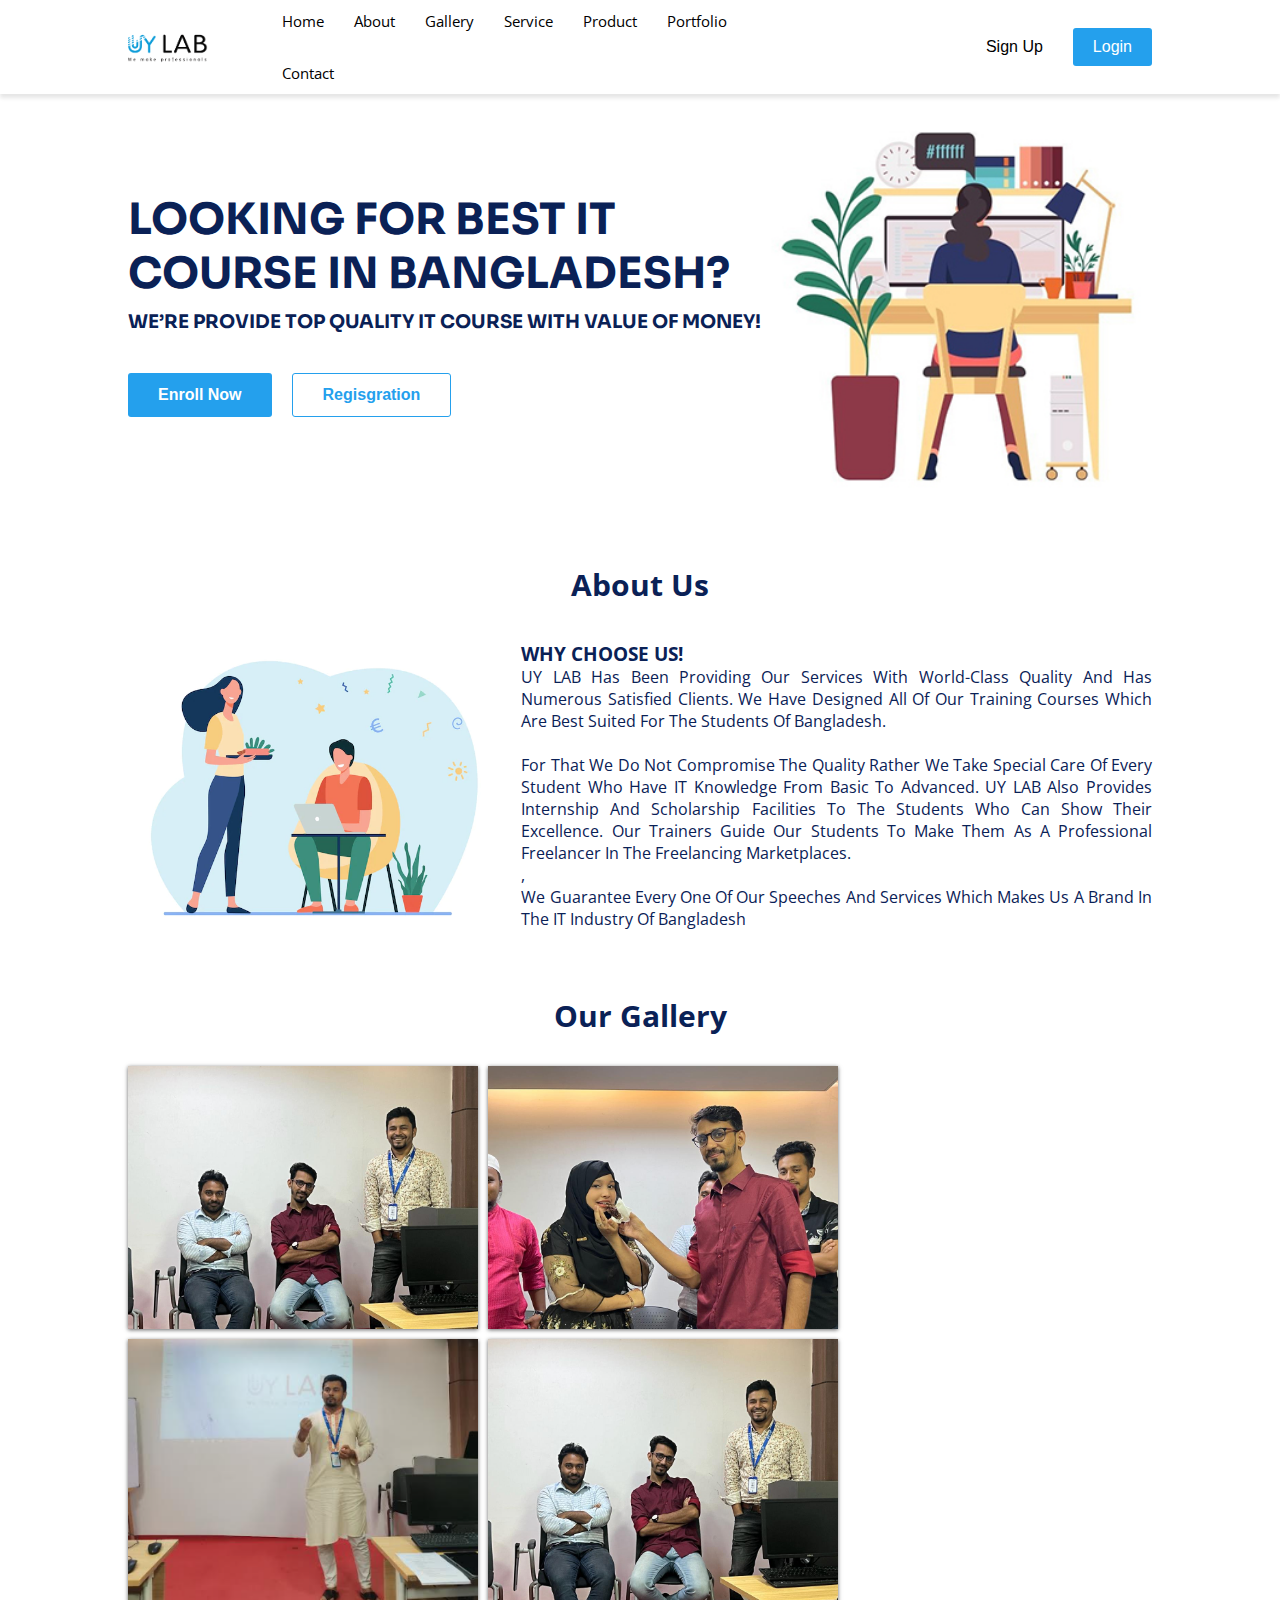
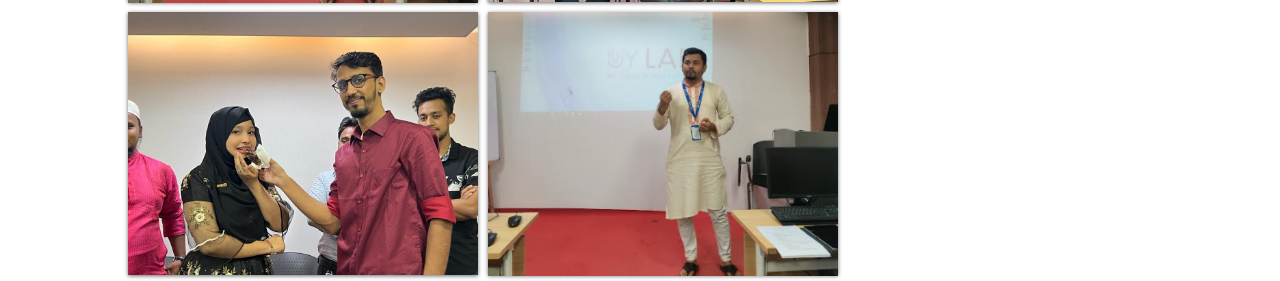
==== index.html @ 191cc0cd "first commit" ====
<!DOCTYPE html>
<html lang="en">
<head>
    <meta charset="UTF-8">
    <meta http-equiv="X-UA-Compatible" content="IE=edge">
    <meta name="viewport" content="width=device-width, initial-scale=1.0">
    <link href="https://fonts.googleapis.com/css2?family=Open+Sans:wght@500;700&family=Sora:wght@600&display=swap" rel="stylesheet">
    <link rel="stylesheet" href="https://cdnjs.cloudflare.com/ajax/libs/font-awesome/6.1.2/css/all.min.css" integrity="sha512-1sCRPdkRXhBV2PBLUdRb4tMg1w2YPf37qatUFeS7zlBy7jJI8Lf4VHwWfZZfpXtYSLy85pkm9GaYVYMfw5BC1A==" crossorigin="anonymous" referrerpolicy="no-referrer" />
    <title>Landing Page Design || Nahid Hasan</title>

    <link rel="stylesheet" href="CSS/style.css">
</head>
<body>
    <!--start Navication Section-->
    <nav>
        <div class="container">
            <div class="main-nav">
                <div class="brand">
                    <img class="logo" src="Images/uylogo.png" alt="">
                </div>
                <ul>
                    <li><a href="#">Home</a></li>
                    <li><a href="#">About</a></li>
                    <li><a href="#">Gallery</a></li>
                    <li><a href="#">Service</a></li>
                    <li><a href="#">Product</a></li>
                    <li><a href="#">Portfolio</a></li>
                    <li><a href="#">Contact</a></li>
                </ul>
                <div class="button">
                    <button class=" btn signup">Sign Up</button>
                    <button type="button" class="btn">Login</button>
                </div>
            </div>
        </div>
    </nav>
<!--End Navication Section-->

<!-- Start Header Section -->
    <header class="header">
        <div class="container">
            <div class="header-item">
                    <div class="header-content">
                        <h1>LOOKING FOR BEST IT COURSE
                            IN BANGLADESH?</h1>
                        <h3>WE’RE PROVIDE TOP QUALITY IT COURSE WITH VALUE OF MONEY!</h3>
                    
                    <div class="header-button">
                        <button class="btn enroll-btn">Enroll Now</button>
                        <button class="btn reg-btn">Regisgration</button>
                    </div>
                </div>
            </div>
        </div>
    </header>
<!-- End Header Section -->

<!-- Start about Section -->
<section id="abouts">
    <div class="container">
        <h1>About Us</h1>
        <div class="about-content">
            <img src="./Images/about.jpg" alt="">

            <div class="about-text">
                <h3>WHY CHOOSE US!</h3>
                <p>UY LAB Has Been Providing Our Services With World-Class Quality And Has Numerous Satisfied Clients. We Have Designed All Of Our Training Courses Which Are Best Suited For The Students Of Bangladesh.</p><br> <p>For That We Do Not Compromise The Quality Rather We Take Special Care Of Every Student Who Have IT Knowledge From Basic To Advanced.
                UY LAB Also Provides Internship And Scholarship Facilities To The Students Who Can Show Their Excellence. Our Trainers Guide Our Students To Make Them As A Professional Freelancer In The Freelancing Marketplaces.</p>,<br>
                <p>We Guarantee Every One Of Our Speeches And Services Which Makes Us A Brand In The IT Industry Of Bangladesh</p>
            </div>
        </div>
    </div>
</section>
<!-- End about Section -->

<!-- Start Gallery Section -->
<section id="gallery">
    <div class="container">
        <h1>Our Gallery</h1>
        <div class="gallery-content">
            <div class="gallery-item">
                <img src="./Images/image4.jpg" alt="">
                <div class="overlly">
                <div>
                    <i class="fa-brands fa-facebook"></i>
                    <i class="fa-brands fa-twitter"></i>
                </div>
                </div>
            </div>

            <div class="gallery-item">
                <img src="./Images/image2.jpg" alt="">
                <div class="overlly">
                <div>
                    <i class="fa-brands fa-facebook"></i>
                    <i class="fa-brands fa-twitter"></i>
                </div>
                </div>
            </div>

            <div class="gallery-item">
                <img src="./Images/image3.png" alt="">
                <div class="overlly">
                <div>
                    <i class="fa-brands fa-facebook"></i>
                    <i class="fa-brands fa-twitter"></i>
                </div>
                </div>
            </div>
            <div class="gallery-item">
                <img src="./Images/image4.jpg" alt="">
                <div class="overlly">
                <div>
                    <i class="fa-brands fa-facebook"></i>
                    <i class="fa-brands fa-twitter"></i>
                </div>
                </div>
            </div>

            <div class="gallery-item">
                <img src="./Images/image2.jpg" alt="">
                <div class="overlly">
                <div>
                    <i class="fa-brands fa-facebook"></i>
                    <i class="fa-brands fa-twitter"></i>
                </div>
                </div>
            </div>

            <div class="gallery-item">
                <img src="./Images/image3.png" alt="">
                <div class="overlly">
                <div>
                    <i class="fa-brands fa-facebook"></i>
                    <i class="fa-brands fa-twitter"></i>
                </div>
                </div>
            </div>

            
        </div>
    </div>
</section>
<!-- End about Section -->
</body>
</html>
---- CSS/style.css ----
* {
    margin: 0;
    padding: 0;
    box-sizing: border-box;
}
body {
    font-family: 'Open Sans', sans-serif;
}
ul {
    list-style: none;
}

li {
    list-style: none;
}

a {
    text-decoration: none;
}

.container {
    width: 80%;
    margin: 0 auto;
}
.btn {
    background-color: #24a0ed;
    padding: 10px 20px;
    color: white;
    border: none;
    border-radius: 3px;
    font-size: 16px;
    cursor: pointer;
}

/* start nav style */
nav {
    box-shadow: 0 4px 4px rgba(0, 0, 0, 0.1);
}
.main-nav {
    display: flex;
    justify-content: space-between;
    flex-wrap: wrap;
    padding: 10px 0px;
}
.main-nav .logo {
    width: 80px;
}
.brand {
    width: 10%;
    display: flex;
    align-items: center;
}
.main-nav ul {
    width: 50%;
    display: flex;
    justify-content: flex-start;
    flex-wrap: wrap;
    align-items: center;
    gap: 30px;
}
.main-nav ul a {
    font-size: 15px;
    color: black;
}
.button {
    display: flex;
    width: 30%;
    justify-content: flex-end;
    flex-wrap: wrap;
    gap: 10px;
    align-items: center;
}

.button .signup {
    background-color: transparent;
    color: black;
}

/* end nav style */


/* start hearder design */

.header {
    font-family: 'Sora', sans-serif;
    margin-top: 10px;
    background: url(../Images/header.jpg);
    background-position: center;
    background-repeat: no-repeat;
    background-size: cover;
    height: 400px;
}
/* end hearder design */

.header .header-item {
    height: 400px;
    display: flex;
    align-items: center;
}

.header-item {
    color: #0A2156;
}
.header .header-button {
    margin-top: 40px;
    display: flex;
    gap: 20px;
}
.header-item h1 {
    font-size: 43px;
    width: 65%;
}
.header-item h3 {
    margin-top: 10px;
    width: 65%;
}

.header-button button {
    padding: 12px 30px;
    font-size: 16;
    font-weight: bold;
}

.header-button .reg-btn {
    background-color: transparent;
    color: #24a0ed;
    border: 1px solid #24a0ed ;
}

#abouts{
    margin-top: 60px;
    color: #0A2156;
}
.about-content{
    margin-top: 30px;
    display: flex;
    justify-content: center;
    align-items: center;
    gap: 20px;
    text-align: justify;
}
#abouts h1{
    text-align: center;
    font-size: 30px;
}
#abouts img {
    height: 300px;
}

/* gallery */
#gallery {
    margin-top: 60px;
    color: #0A2156;
}

#gallery h1 {
 text-align: center;
font-size: 30px;
}
.gallery-content{
    margin-top: 30px;
    display: flex;
    flex-wrap: wrap;
    gap: 10px;
    transition: 1s ease;
    
}

.gallery-content img{
    width: 350px;
    transition: 1s ease;
}

.gallery-content .gallery-item {
    height: 263px;
    width: 350px;
    position: relative;
    transition: .3s ease-in-out;
    box-shadow: rgba(0, 0, 0, 0.6) 0px 1px 4px;
}

.gallery-content .overlly {
    height: 263px;
    width: 350px;
    background-color: black;
    z-index: 2;
    position: absolute;
    left: 0;
    top: 0;
    opacity: 0.8;
    display: flex;
    align-items: center;
    justify-content: center;
    display: none;
}

.gallery-content .overlly div i{
    color: white;
    font-size: 30px;
    padding: 0 10px;
}

.gallery-content .gallery-item:hover .overlly{
    display: flex;
    transition: 1s ease;
    cursor: pointer;

}
.gallery-content .gallery-item:hover .overlly i:hover{
    color: tomato;
}
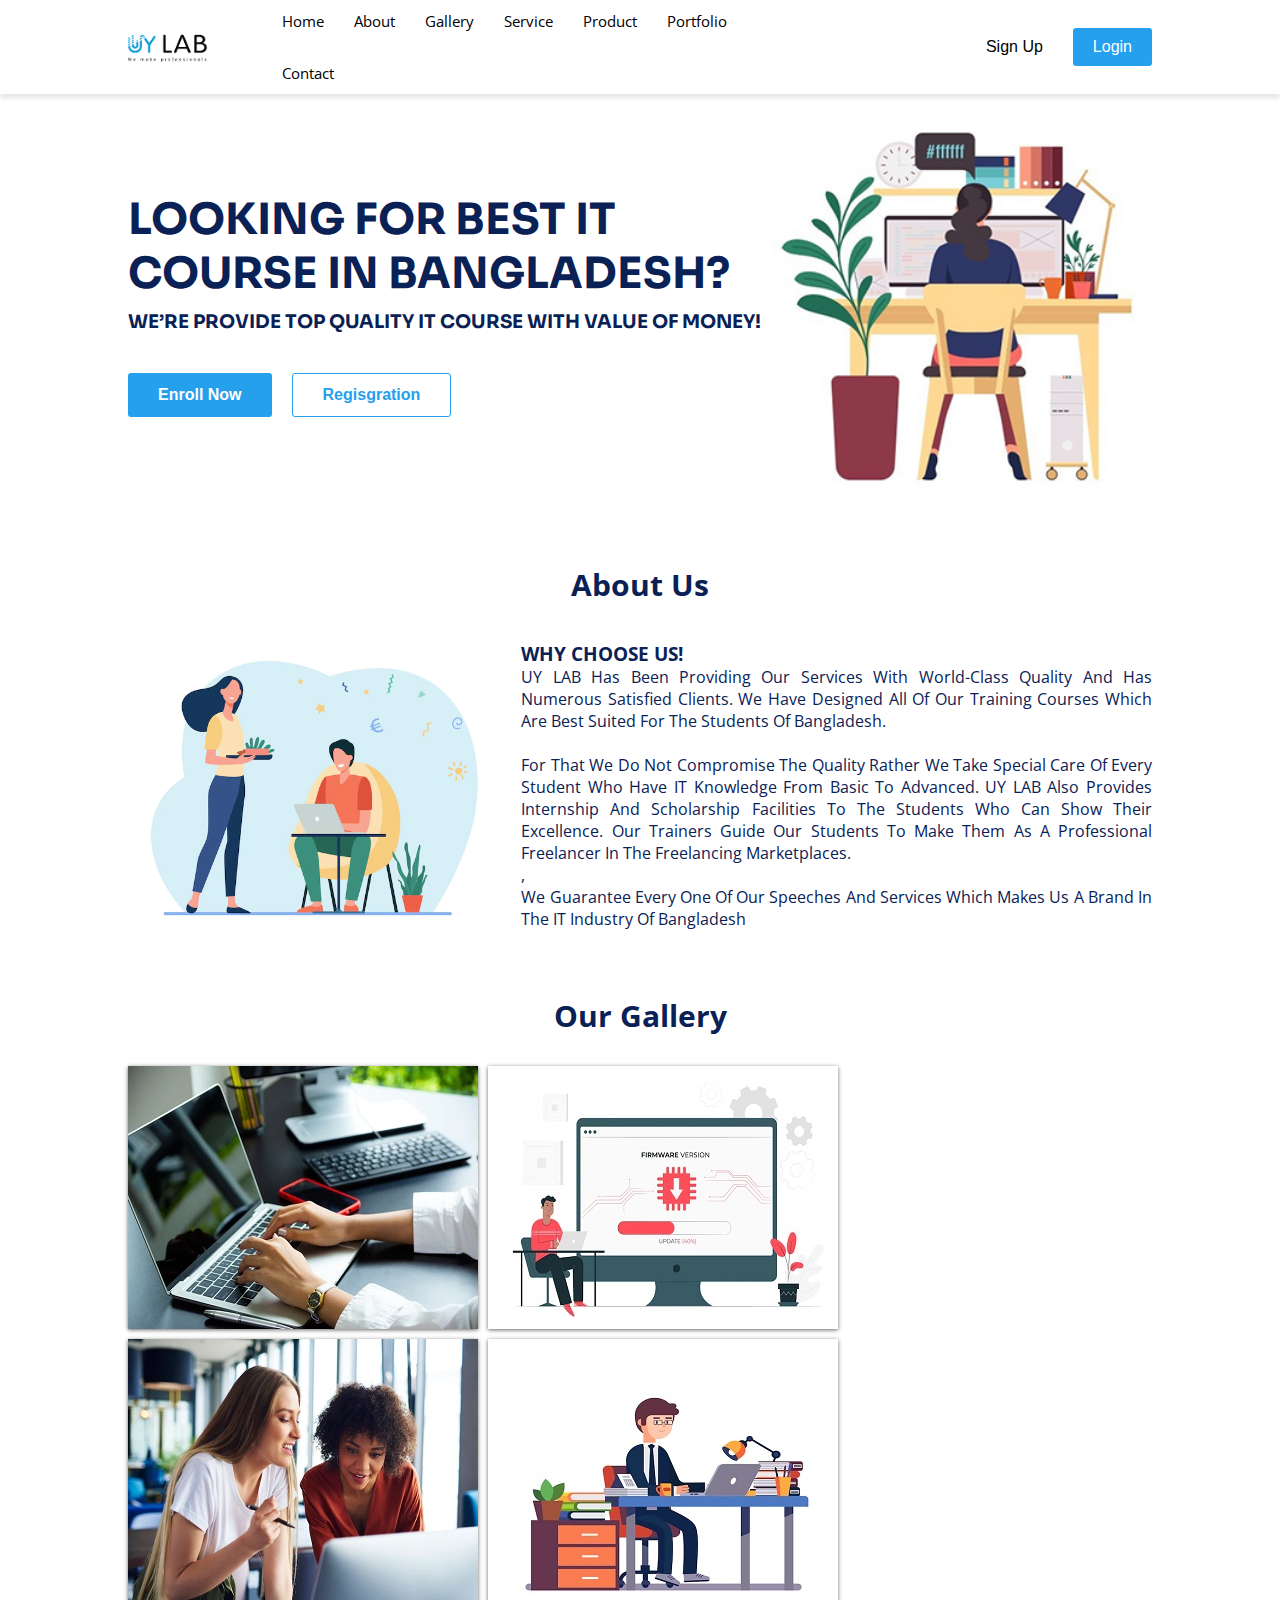
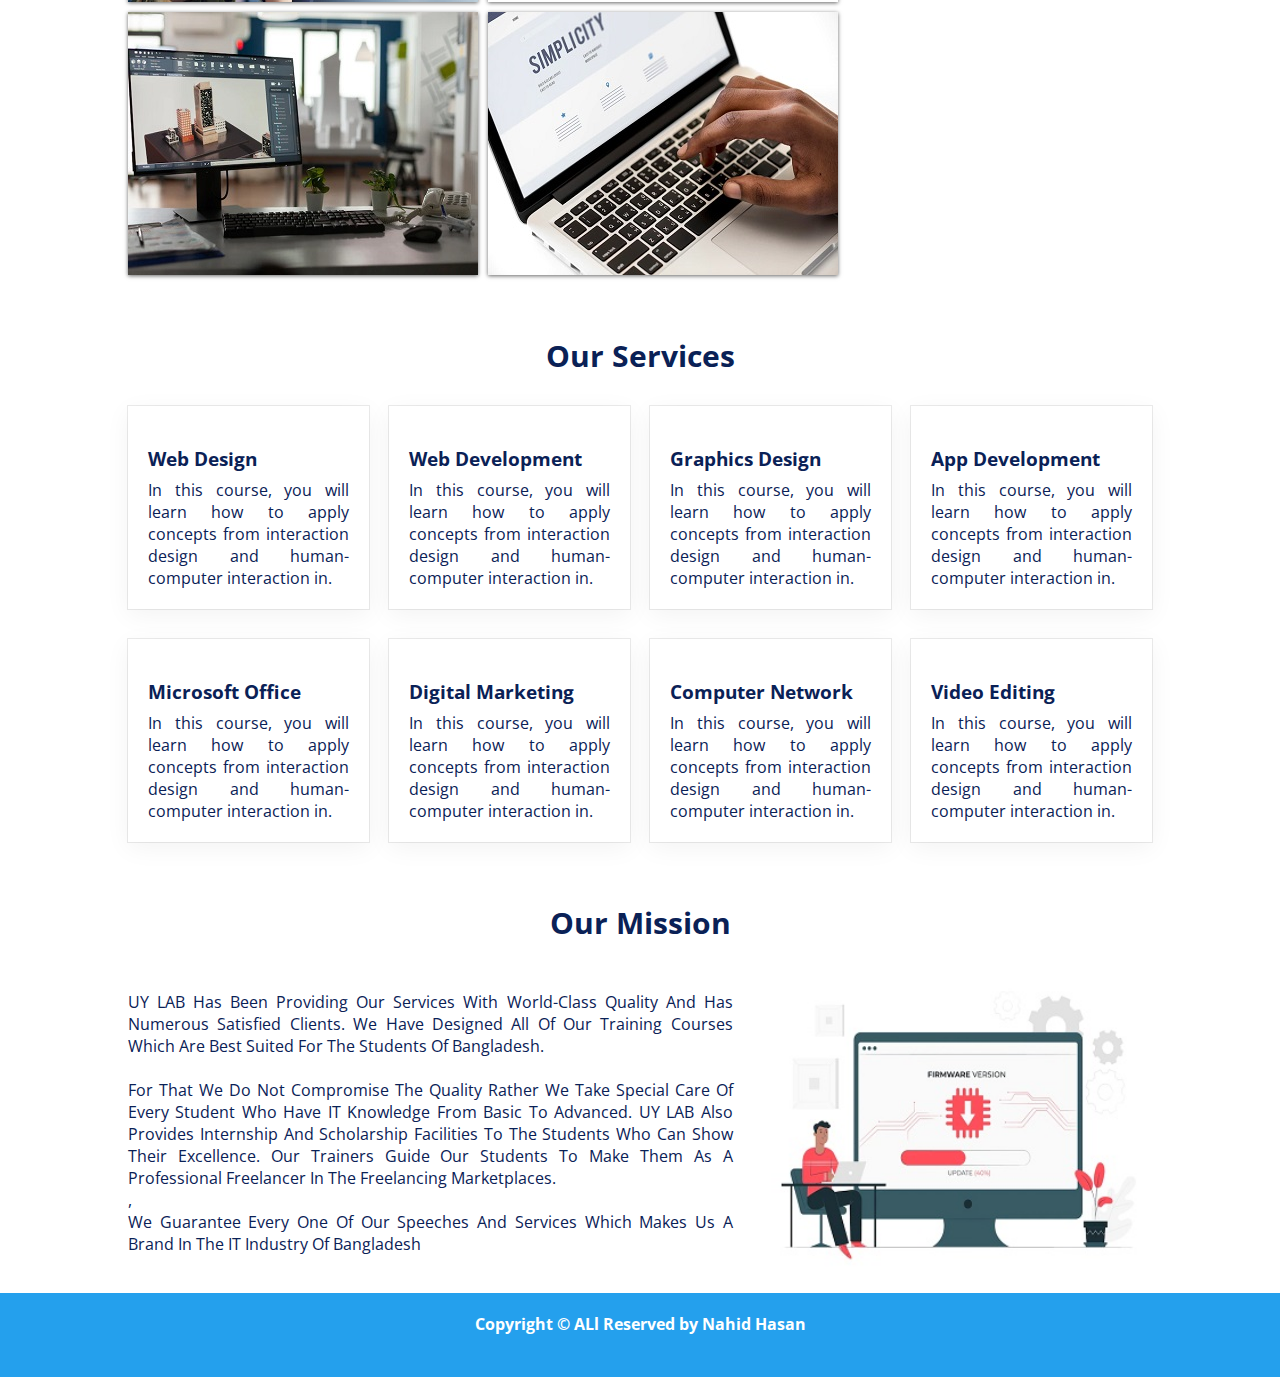
==== commit ad4ab99a: "test version upload" ====
--- a/index.html
+++ b/index.html
@@ -79,56 +79,56 @@
         <h1>Our Gallery</h1>
         <div class="gallery-content">
             <div class="gallery-item">
-                <img src="./Images/image4.jpg" alt="">
-                <div class="overlly">
-                <div>
-                    <i class="fa-brands fa-facebook"></i>
-                    <i class="fa-brands fa-twitter"></i>
-                </div>
-                </div>
-            </div>
-
-            <div class="gallery-item">
-                <img src="./Images/image2.jpg" alt="">
-                <div class="overlly">
-                <div>
-                    <i class="fa-brands fa-facebook"></i>
-                    <i class="fa-brands fa-twitter"></i>
-                </div>
-                </div>
-            </div>
-
-            <div class="gallery-item">
-                <img src="./Images/image3.png" alt="">
-                <div class="overlly">
-                <div>
-                    <i class="fa-brands fa-facebook"></i>
-                    <i class="fa-brands fa-twitter"></i>
-                </div>
-                </div>
-            </div>
-            <div class="gallery-item">
-                <img src="./Images/image4.jpg" alt="">
-                <div class="overlly">
-                <div>
-                    <i class="fa-brands fa-facebook"></i>
-                    <i class="fa-brands fa-twitter"></i>
-                </div>
-                </div>
-            </div>
-
-            <div class="gallery-item">
-                <img src="./Images/image2.jpg" alt="">
-                <div class="overlly">
-                <div>
-                    <i class="fa-brands fa-facebook"></i>
-                    <i class="fa-brands fa-twitter"></i>
-                </div>
-                </div>
-            </div>
-
-            <div class="gallery-item">
-                <img src="./Images/image3.png" alt="">
+                <img src="./Images/g1.jpg" alt="">
+                <div class="overlly">
+                <div>
+                    <i class="fa-brands fa-facebook"></i>
+                    <i class="fa-brands fa-twitter"></i>
+                </div>
+                </div>
+            </div>
+
+            <div class="gallery-item">
+                <img src="./Images/g5.jpg" alt="">
+                <div class="overlly">
+                <div>
+                    <i class="fa-brands fa-facebook"></i>
+                    <i class="fa-brands fa-twitter"></i>
+                </div>
+                </div>
+            </div>
+
+            <div class="gallery-item">
+                <img src="./Images/g3.jpg" alt="">
+                <div class="overlly">
+                <div>
+                    <i class="fa-brands fa-facebook"></i>
+                    <i class="fa-brands fa-twitter"></i>
+                </div>
+                </div>
+            </div>
+            <div class="gallery-item">
+                <img src="./Images/g4.jpg" alt="">
+                <div class="overlly">
+                <div>
+                    <i class="fa-brands fa-facebook"></i>
+                    <i class="fa-brands fa-twitter"></i>
+                </div>
+                </div>
+            </div>
+
+            <div class="gallery-item">
+                <img src="./Images/g2.jpg" alt="">
+                <div class="overlly">
+                <div>
+                    <i class="fa-brands fa-facebook"></i>
+                    <i class="fa-brands fa-twitter"></i>
+                </div>
+                </div>
+            </div>
+
+            <div class="gallery-item">
+                <img src="./Images/g6.jpg" alt="">
                 <div class="overlly">
                 <div>
                     <i class="fa-brands fa-facebook"></i>
@@ -142,5 +142,142 @@
     </div>
 </section>
 <!-- End about Section -->
+<!-- start Services Section -->
+    <section id="services">
+        <div class="container">
+            <h1>Our Services</h1>
+            <div class="services-content">
+                <div class="services-item">
+                    <div class="services-icon">
+                        <i class="fa-solid fa-laptop-code"></i>
+                    </div>
+                    <div class="services-tittle">
+                        <h3>Web Design</h3>
+                    </div>
+                    <p>
+                        In this course, you will learn how to apply concepts from interaction design and human-computer interaction in.
+                    </p>
+                </div>
+                <div class="services-item">
+                    <div class="services-icon">
+                        <i class="fa-solid fa-database"></i>
+                    </div>
+                    <div class="services-tittle">
+                        <h3>Web Development</h3>
+                    </div>
+                    <p>
+                        In this course, you will learn how to apply concepts from interaction design and human-computer interaction in.
+                    </p>
+                </div>
+                <div class="services-item">
+                    <div class="services-icon">
+                        <i class="fa-solid fa-pen-ruler"></i>
+                    </div>
+                    <div class="services-tittle">
+                        <h3>Graphics Design</h3>
+                    </div>
+                    <p>
+                        In this course, you will learn how to apply concepts from interaction design and human-computer interaction in.
+                    </p>
+                </div>
+                <div class="services-item">
+                    <div class="services-icon">
+                        <i class="fa-brands fa-app-store-ios"></i>
+                    </div>
+                    <div class="services-tittle">
+                        <h3>App Development</h3>
+                    </div>
+                    <p>
+                        In this course, you will learn how to apply concepts from interaction design and human-computer interaction in.
+                    </p>
+                </div>
+
+
+            </div>
+            <div class="services-content">
+                <div class="services-item">
+                    <div class="services-icon">
+                        <i class="fa-brands fa-microsoft"></i>
+                    </div>
+                    <div class="services-tittle">
+                        <h3>Microsoft Office</h3>
+                    </div>
+                    <p>
+                        In this course, you will learn how to apply concepts from interaction design and human-computer interaction in.
+                    </p>
+                </div>
+                <div class="services-item">
+                    <div class="services-icon">
+                        <i class="fa-solid fa-lightbulb"></i>
+                    </div>
+                    <div class="services-tittle">
+                        <h3>Digital Marketing</h3>
+                    </div>
+                    <p>
+                        In this course, you will learn how to apply concepts from interaction design and human-computer interaction in.
+                    </p>
+                </div>
+                <div class="services-item">
+                    <div class="services-icon">
+                        <i class="fa-solid fa-server"></i>
+                    </div>
+                    <div class="services-tittle">
+                        <h3>Computer Network</h3>
+                    </div>
+                    <p>
+                        In this course, you will learn how to apply concepts from interaction design and human-computer interaction in.
+                    </p>
+                </div>
+                <div class="services-item">
+                    <div class="services-icon">
+                        <i class="fa-solid fa-video"></i>
+                    </div>
+                    <div class="services-tittle">
+                        <h3>Video Editing</h3>
+                    </div>
+                    <p>
+                        In this course, you will learn how to apply concepts from interaction design and human-computer interaction in.
+                    </p>
+                </div>
+
+
+            </div>
+        </div>    
+    </section>
+<!-- End services Section -->
+
+<!-- Start about Section -->
+<section id="abouts">
+    <div class="container">
+        <h1>Our Mission</h1>
+        <div class="about-content">
+            <div class="about-text">
+        
+                <p>UY LAB Has Been Providing Our Services With World-Class Quality And Has Numerous Satisfied Clients. We Have Designed All Of Our Training Courses Which Are Best Suited For The Students Of Bangladesh.</p><br> <p>For That We Do Not Compromise The Quality Rather We Take Special Care Of Every Student Who Have IT Knowledge From Basic To Advanced.
+                UY LAB Also Provides Internship And Scholarship Facilities To The Students Who Can Show Their Excellence. Our Trainers Guide Our Students To Make Them As A Professional Freelancer In The Freelancing Marketplaces.</p>,<br>
+                <p>We Guarantee Every One Of Our Speeches And Services Which Makes Us A Brand In The IT Industry Of Bangladesh</p>
+            </div>
+            <img src="./Images/g5.jpg" alt="">
+
+            
+        </div>
+    </div>
+</section>
+<!-- End about Section -->
+
+<!-- start footer Section -->
+    <footer>
+        <div>
+            <h4>Copyright &copy; ALl Reserved by <a href="">Nahid Hasan</a></h4>
+        </div>
+        <div class="social-icon">
+            <i class="fa-brands fa-facebook"></i>
+            <i class="fa-brands fa-square-instagram"></i>
+            <i class="fa-brands fa-linkedin"></i>
+            <i class="fa-brands fa-square-twitter"></i>
+        </div>
+    </footer>
+<!-- End footer Section -->
+
 </body>
 </html>--- a/CSS/style.css
+++ b/CSS/style.css
@@ -208,4 +208,63 @@
 }
 .gallery-content .gallery-item:hover .overlly i:hover{
     color: tomato;
+}
+
+#services {
+    margin-top: 60px;
+    color: #0A2156;
+}
+
+#services h1 {
+ text-align: center;
+font-size: 30px;
+}
+#services .services-content {
+    margin-top: 30px;
+    display: flex;
+    gap: 20px;
+}
+#services .services-content .services-item p {
+    text-align: justify;
+}
+.services-item {
+    box-shadow: rgba(0, 0, 0, 0.05) 0px 6px 24px 0px, rgba(0, 0, 0, 0.08) 0px 0px 0px 1px;
+    display: flex;
+    flex-direction: column;
+    padding: 20px;
+    transition: all .6s ease;
+}
+.services-item .services-icon{
+    margin-bottom: 20px;
+    font-size: 40px;
+    text-align: center;
+}
+
+.services-content .services-item .services-tittle{
+    margin-bottom: 8px;
+}
+
+.services-item:hover{
+    background-color: #0A2156;
+    color: white;
+    cursor: pointer;
+}
+
+footer{
+    margin-top: 20px;
+    background-color: #24a0ed;
+    color: white;
+    padding: 20px 0;
+    display: flex;
+    flex-direction: column;
+    justify-content: center;
+    align-items: center;
+}
+
+footer a{
+    color: white;
+}
+
+footer i{
+    padding: 10px 10px;
 }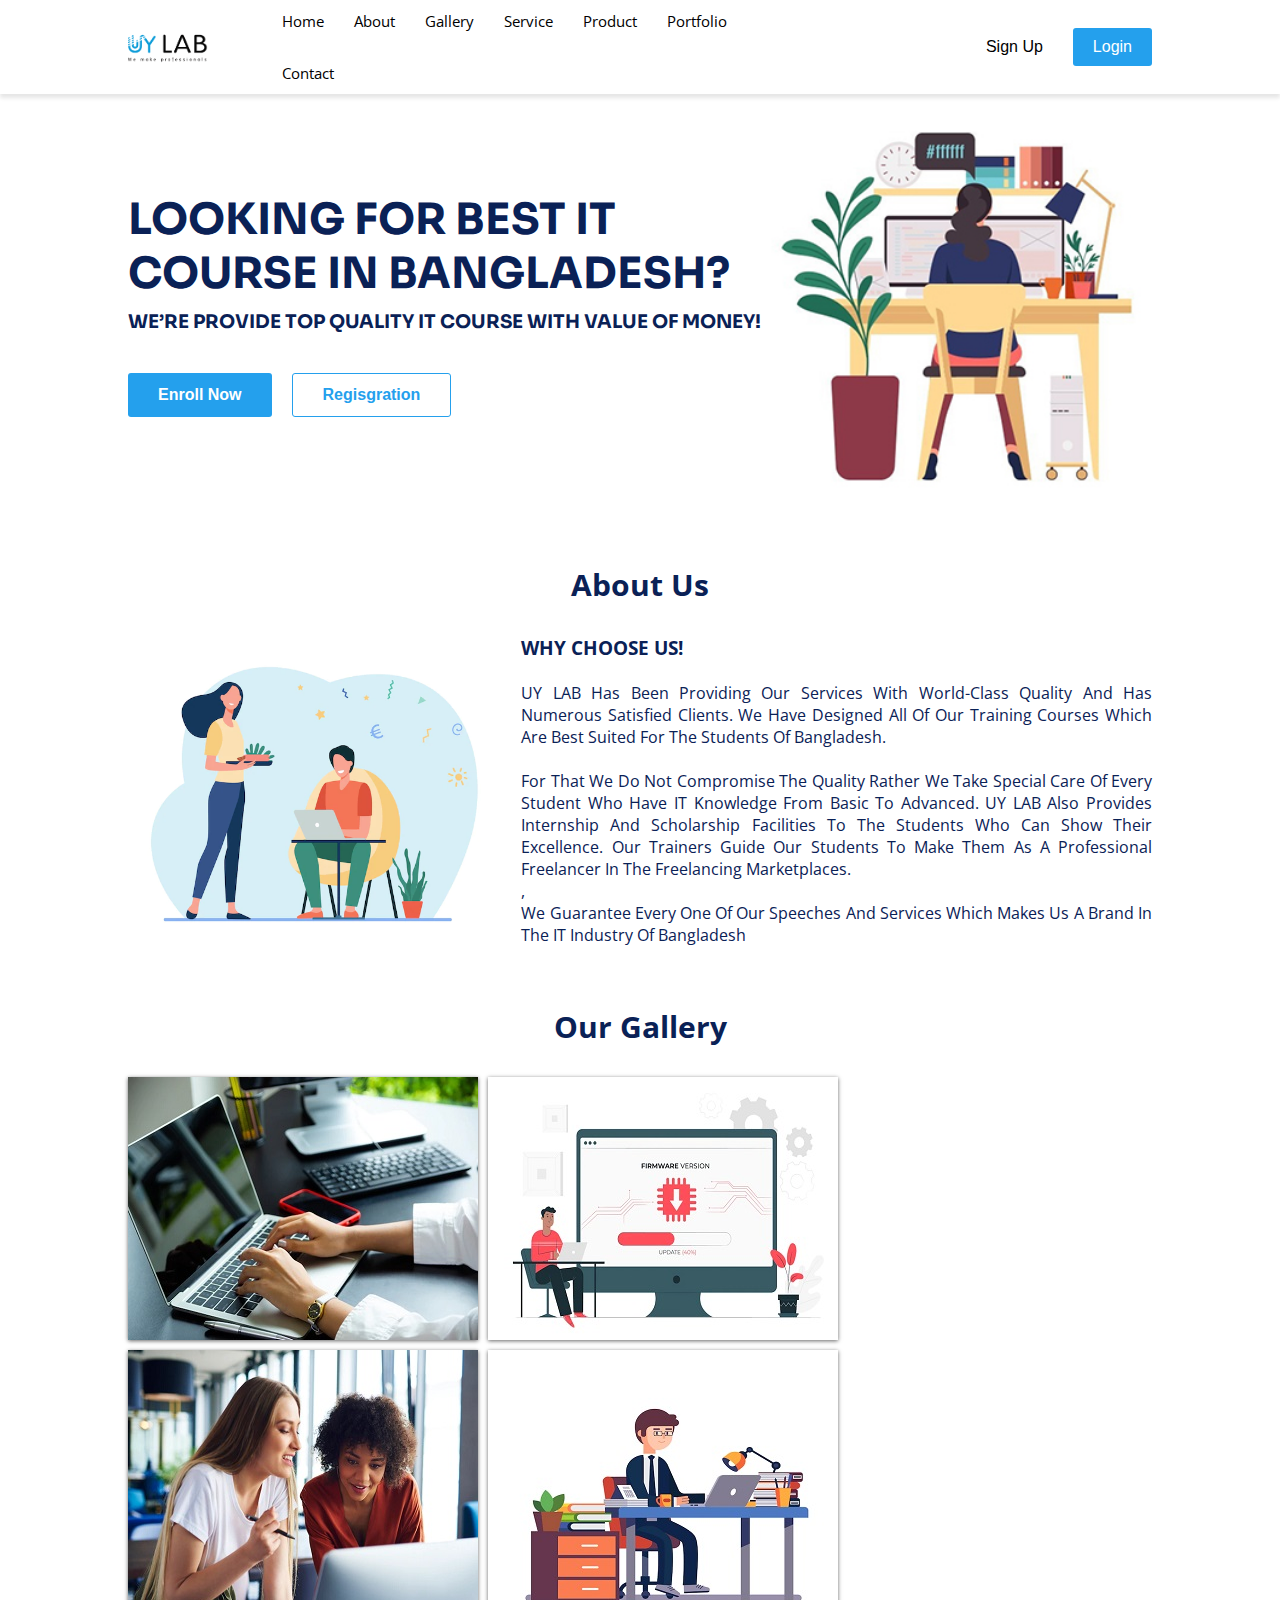
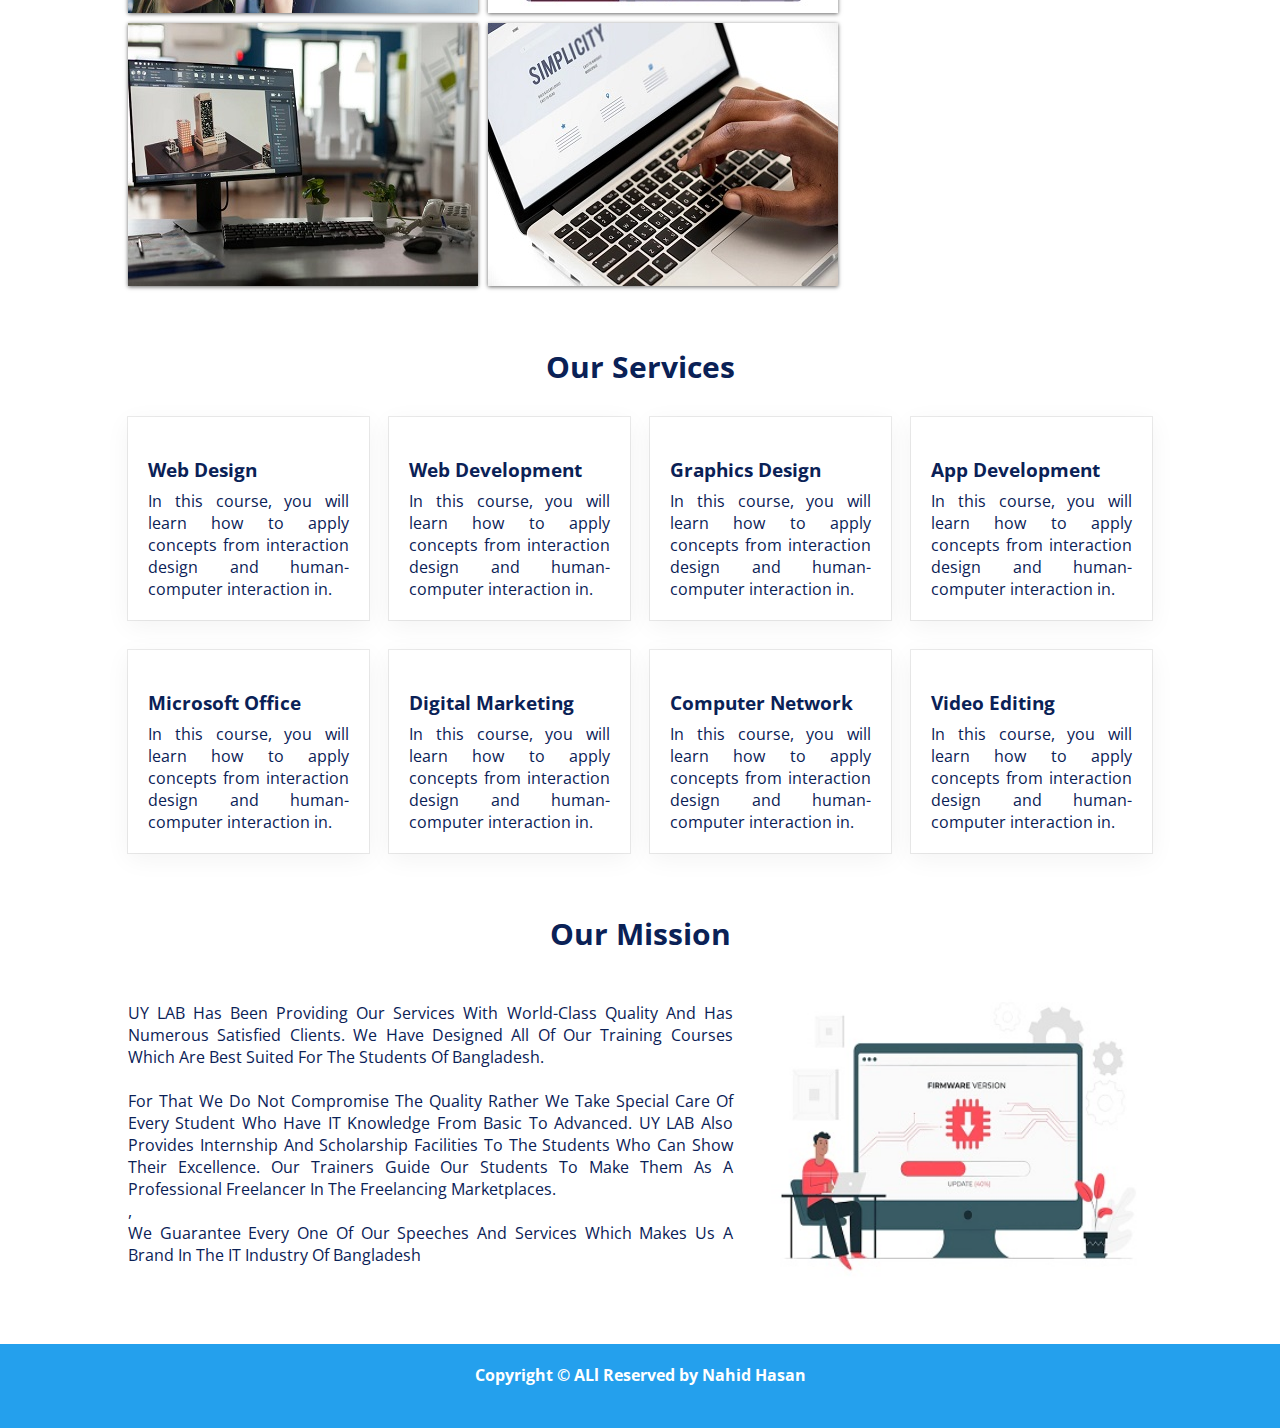
==== commit f953d509: "animation update" ====
--- a/index.html
+++ b/index.html
@@ -4,11 +4,14 @@
     <meta charset="UTF-8">
     <meta http-equiv="X-UA-Compatible" content="IE=edge">
     <meta name="viewport" content="width=device-width, initial-scale=1.0">
+    <link rel="stylesheet" href="https://cdnjs.cloudflare.com/ajax/libs/animate.css/4.1.1/animate.min.css" />
+    <link rel="stylesheet" href="https://cdnjs.cloudflare.com/ajax/libs/animate.css/4.1.1/animate.min.css"/>
     <link href="https://fonts.googleapis.com/css2?family=Open+Sans:wght@500;700&family=Sora:wght@600&display=swap" rel="stylesheet">
     <link rel="stylesheet" href="https://cdnjs.cloudflare.com/ajax/libs/font-awesome/6.1.2/css/all.min.css" integrity="sha512-1sCRPdkRXhBV2PBLUdRb4tMg1w2YPf37qatUFeS7zlBy7jJI8Lf4VHwWfZZfpXtYSLy85pkm9GaYVYMfw5BC1A==" crossorigin="anonymous" referrerpolicy="no-referrer" />
     <title>Landing Page Design || Nahid Hasan</title>
 
     <link rel="stylesheet" href="CSS/style.css">
+    <link rel="stylesheet" href="CSS/responsive.css">
 </head>
 <body>
     <!--start Navication Section-->
@@ -19,13 +22,13 @@
                     <img class="logo" src="Images/uylogo.png" alt="">
                 </div>
                 <ul>
-                    <li><a href="#">Home</a></li>
-                    <li><a href="#">About</a></li>
-                    <li><a href="#">Gallery</a></li>
-                    <li><a href="#">Service</a></li>
-                    <li><a href="#">Product</a></li>
-                    <li><a href="#">Portfolio</a></li>
-                    <li><a href="#">Contact</a></li>
+                    <li><a href="index.html">Home</a></li>
+                    <li><a href="about.html">About</a></li>
+                    <li><a href="Gallery.html">Gallery</a></li>
+                    <li><a href="service.html">Service</a></li>
+                    <li><a href="product.html">Product</a></li>
+                    <li><a href="portfolio.html">Portfolio</a></li>
+                    <li><a href="contact.html">Contact</a></li>
                 </ul>
                 <div class="button">
                     <button class=" btn signup">Sign Up</button>
@@ -41,11 +44,11 @@
         <div class="container">
             <div class="header-item">
                     <div class="header-content">
-                        <h1>LOOKING FOR BEST IT COURSE
+                        <h1 class="wow animate__animated animate__fadeInLeftBig">LOOKING FOR BEST IT COURSE
                             IN BANGLADESH?</h1>
-                        <h3>WE’RE PROVIDE TOP QUALITY IT COURSE WITH VALUE OF MONEY!</h3>
+                        <h3 class="wow animate__animated animate__fadeInLeftBig animate__delay-1s">WE’RE PROVIDE TOP QUALITY IT COURSE WITH VALUE OF MONEY!</h3>
                     
-                    <div class="header-button">
+                    <div class="header-button wow animate__animated animate__fadeInUp">
                         <button class="btn enroll-btn">Enroll Now</button>
                         <button class="btn reg-btn">Regisgration</button>
                     </div>
@@ -60,10 +63,10 @@
     <div class="container">
         <h1>About Us</h1>
         <div class="about-content">
-            <img src="./Images/about.jpg" alt="">
-
-            <div class="about-text">
-                <h3>WHY CHOOSE US!</h3>
+            <img src="./Images/about.jpg" alt="" class="wow animate__animated animate__slideInLeft">
+
+            <div class="about-text wow animate__animated animate__slideInRight">
+                <h3>WHY CHOOSE US!</h3><br>
                 <p>UY LAB Has Been Providing Our Services With World-Class Quality And Has Numerous Satisfied Clients. We Have Designed All Of Our Training Courses Which Are Best Suited For The Students Of Bangladesh.</p><br> <p>For That We Do Not Compromise The Quality Rather We Take Special Care Of Every Student Who Have IT Knowledge From Basic To Advanced.
                 UY LAB Also Provides Internship And Scholarship Facilities To The Students Who Can Show Their Excellence. Our Trainers Guide Our Students To Make Them As A Professional Freelancer In The Freelancing Marketplaces.</p>,<br>
                 <p>We Guarantee Every One Of Our Speeches And Services Which Makes Us A Brand In The IT Industry Of Bangladesh</p>
@@ -78,7 +81,7 @@
     <div class="container">
         <h1>Our Gallery</h1>
         <div class="gallery-content">
-            <div class="gallery-item">
+            <div class="gallery-item wow animate__animated animate__zoomIn">
                 <img src="./Images/g1.jpg" alt="">
                 <div class="overlly">
                 <div>
@@ -88,7 +91,7 @@
                 </div>
             </div>
 
-            <div class="gallery-item">
+            <div class="gallery-item wow animate__animated animate__zoomIn animate__delay-1s">
                 <img src="./Images/g5.jpg" alt="">
                 <div class="overlly">
                 <div>
@@ -98,7 +101,7 @@
                 </div>
             </div>
 
-            <div class="gallery-item">
+            <div class="gallery-item wow animate__animated animate__zoomIn animate__delay-2s">
                 <img src="./Images/g3.jpg" alt="">
                 <div class="overlly">
                 <div>
@@ -107,7 +110,7 @@
                 </div>
                 </div>
             </div>
-            <div class="gallery-item">
+            <div class="gallery-item wow animate__animated animate__zoomIn animate__delay-3s">
                 <img src="./Images/g4.jpg" alt="">
                 <div class="overlly">
                 <div>
@@ -117,7 +120,7 @@
                 </div>
             </div>
 
-            <div class="gallery-item">
+            <div class="gallery-item wow animate__animated animate__zoomIn animate__delay-4s">
                 <img src="./Images/g2.jpg" alt="">
                 <div class="overlly">
                 <div>
@@ -127,7 +130,7 @@
                 </div>
             </div>
 
-            <div class="gallery-item">
+            <div class="gallery-item wow animate__animated animate__zoomIn animate__delay-5s">
                 <img src="./Images/g6.jpg" alt="">
                 <div class="overlly">
                 <div>
@@ -147,7 +150,7 @@
         <div class="container">
             <h1>Our Services</h1>
             <div class="services-content">
-                <div class="services-item">
+                <div class="services-item wow animate__animated animate__fadeInUp">
                     <div class="services-icon">
                         <i class="fa-solid fa-laptop-code"></i>
                     </div>
@@ -158,7 +161,7 @@
                         In this course, you will learn how to apply concepts from interaction design and human-computer interaction in.
                     </p>
                 </div>
-                <div class="services-item">
+                <div class="services-item wow animate__animated animate__fadeInUp animate__delay-1s">
                     <div class="services-icon">
                         <i class="fa-solid fa-database"></i>
                     </div>
@@ -169,7 +172,7 @@
                         In this course, you will learn how to apply concepts from interaction design and human-computer interaction in.
                     </p>
                 </div>
-                <div class="services-item">
+                <div class="services-item wow animate__animated animate__fadeInUp animate__delay-2s">
                     <div class="services-icon">
                         <i class="fa-solid fa-pen-ruler"></i>
                     </div>
@@ -180,7 +183,7 @@
                         In this course, you will learn how to apply concepts from interaction design and human-computer interaction in.
                     </p>
                 </div>
-                <div class="services-item">
+                <div class="services-item wow animate__animated animate__fadeInUp animate__delay-3s">
                     <div class="services-icon">
                         <i class="fa-brands fa-app-store-ios"></i>
                     </div>
@@ -195,7 +198,7 @@
 
             </div>
             <div class="services-content">
-                <div class="services-item">
+                <div class="services-item wow animate__animated animate__fadeInUp animate__delay-4s">
                     <div class="services-icon">
                         <i class="fa-brands fa-microsoft"></i>
                     </div>
@@ -206,7 +209,7 @@
                         In this course, you will learn how to apply concepts from interaction design and human-computer interaction in.
                     </p>
                 </div>
-                <div class="services-item">
+                <div class="services-item wow animate__animated animate__fadeInUp animate__delay-5s">
                     <div class="services-icon">
                         <i class="fa-solid fa-lightbulb"></i>
                     </div>
@@ -217,7 +220,7 @@
                         In this course, you will learn how to apply concepts from interaction design and human-computer interaction in.
                     </p>
                 </div>
-                <div class="services-item">
+                <div class="services-item computer-net wow animate__animated animate__fadeInUp">
                     <div class="services-icon">
                         <i class="fa-solid fa-server"></i>
                     </div>
@@ -228,7 +231,7 @@
                         In this course, you will learn how to apply concepts from interaction design and human-computer interaction in.
                     </p>
                 </div>
-                <div class="services-item">
+                <div class="services-item vid-edit wow animate__animated animate__fadeInUp">
                     <div class="services-icon">
                         <i class="fa-solid fa-video"></i>
                     </div>
@@ -247,17 +250,17 @@
 <!-- End services Section -->
 
 <!-- Start about Section -->
-<section id="abouts">
+<section id="abouts" class="our-mission">
     <div class="container">
         <h1>Our Mission</h1>
         <div class="about-content">
-            <div class="about-text">
+            <div class="about-text wow animate__animated animate__slideInLeft">
         
                 <p>UY LAB Has Been Providing Our Services With World-Class Quality And Has Numerous Satisfied Clients. We Have Designed All Of Our Training Courses Which Are Best Suited For The Students Of Bangladesh.</p><br> <p>For That We Do Not Compromise The Quality Rather We Take Special Care Of Every Student Who Have IT Knowledge From Basic To Advanced.
                 UY LAB Also Provides Internship And Scholarship Facilities To The Students Who Can Show Their Excellence. Our Trainers Guide Our Students To Make Them As A Professional Freelancer In The Freelancing Marketplaces.</p>,<br>
                 <p>We Guarantee Every One Of Our Speeches And Services Which Makes Us A Brand In The IT Industry Of Bangladesh</p>
             </div>
-            <img src="./Images/g5.jpg" alt="">
+            <img src="./Images/g5.jpg" alt="" class="wow animate__animated animate__slideInRight">
 
             
         </div>
@@ -279,5 +282,11 @@
     </footer>
 <!-- End footer Section -->
 
+<script src="https://cdnjs.cloudflare.com/ajax/libs/wow/1.1.2/wow.min.js" integrity="sha512-Eak/29OTpb36LLo2r47IpVzPBLXnAMPAVypbSZiZ4Qkf8p/7S/XRG5xp7OKWPPYfJT6metI+IORkR5G8F900+g==" crossorigin="anonymous" referrerpolicy="no-referrer"></script>
+
+<script>
+    new WOW().init();
+</script>
+
 </body>
 </html>--- a/CSS/style.css
+++ b/CSS/style.css
@@ -105,6 +105,7 @@
     margin-top: 40px;
     display: flex;
     gap: 20px;
+    animation-duration: 4s;
 }
 .header-item h1 {
     font-size: 43px;
@@ -146,7 +147,9 @@
 #abouts img {
     height: 300px;
 }
-
+.about-text{
+    animation-duration: 3s;
+}
 /* gallery */
 #gallery {
     margin-top: 60px;
@@ -211,8 +214,14 @@
 }
 
 #services {
+    
     margin-top: 60px;
     color: #0A2156;
+
+    background-repeat: no-repeat;
+    background-size: cover;
+    background-position: center;
+    background-attachment: fixed;
 }
 
 #services h1 {
@@ -249,9 +258,14 @@
     color: white;
     cursor: pointer;
 }
-
+.computer-net{
+    animation-delay: 6s;
+}
+.vid-edit{
+    animation-delay: 7s;
+}
 footer{
-    margin-top: 20px;
+    margin-top: 60px;
     background-color: #24a0ed;
     color: white;
     padding: 20px 0;
@@ -267,4 +281,31 @@
 
 footer i{
     padding: 10px 10px;
+}
+
+
+@media screen and (max-width:768px) {
+    .main-nav ul{
+        display: none;
+    }
+    .button {
+        width: 50%;
+    }
+    .header{
+        background-image: none;
+    }
+    .header .header-item {
+        flex-direction: column;
+        align-items: center;
+        text-align: center;
+        width: 550px;
+
+    }
+    .about-content {
+        flex-direction: column;
+    }
+
+    #services .services-content {
+        flex-direction: column;
+    }
 }